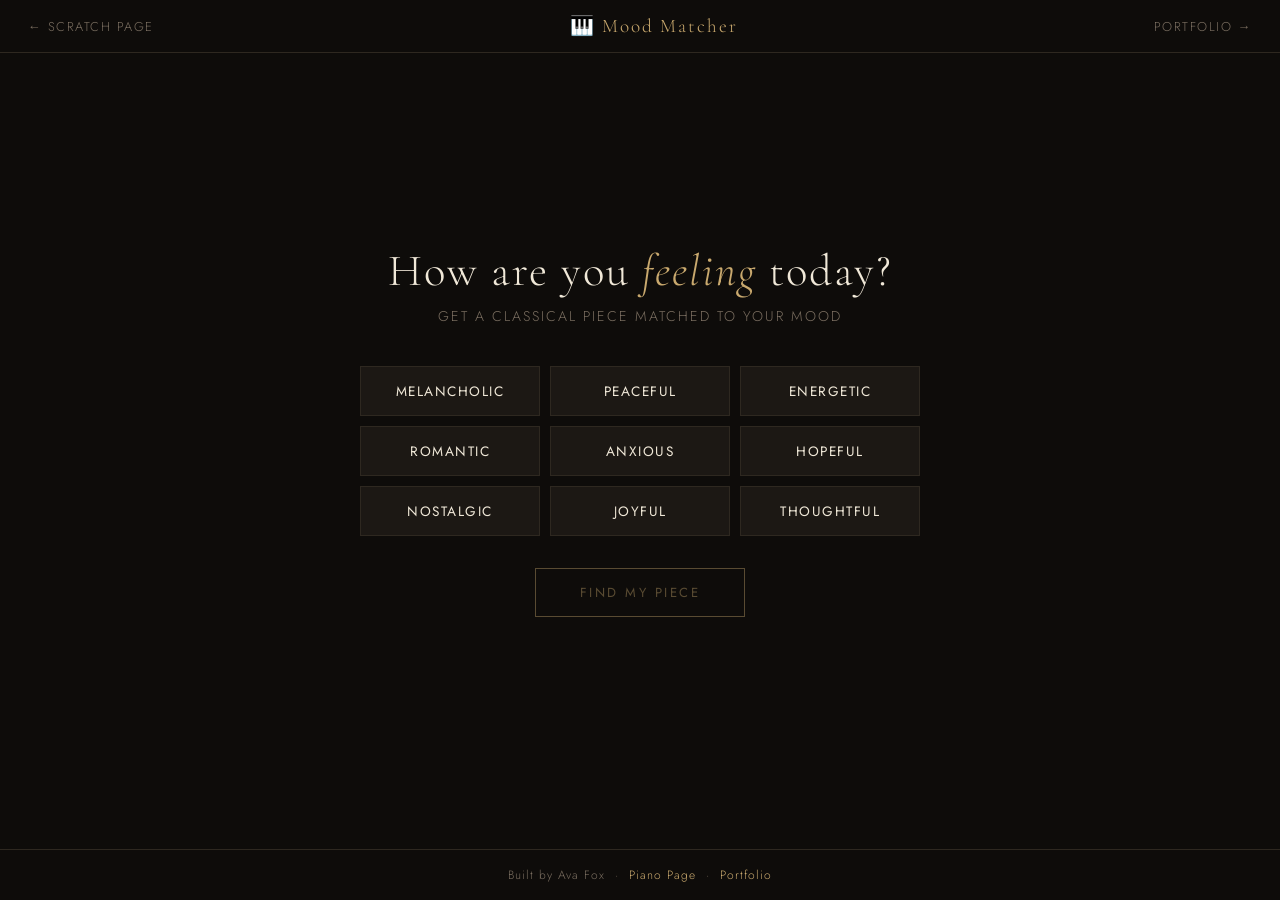
==== app.html @ a12f5f1c "Add files via upload" ====
<!DOCTYPE html>
<html lang="en">
<head>
  <meta charset="UTF-8"/>
  <meta name="viewport" content="width=device-width, initial-scale=1.0"/>
  <title>Classical Mood Matcher</title>
  <link href="https://fonts.googleapis.com/css2?family=Cormorant+Garamond:ital,wght@0,300;0,500;1,300&family=Jost:wght@300;400&display=swap" rel="stylesheet"/>
  <style>
    :root {
      --bg: #0e0c0a;
      --surface: #1c1814;
      --gold: #c9a96e;
      --cream: #f0e8d8;
      --muted: #7a6e60;
      --border: #2e2820;
    }
    * { box-sizing: border-box; margin: 0; padding: 0; }

    body {
      background: var(--bg);
      color: var(--cream);
      font-family: 'Jost', sans-serif;
      font-weight: 300;
      min-height: 100vh;
      display: flex;
      flex-direction: column;
    }

    /* NAV */
    nav {
      padding: 14px 28px;
      border-bottom: 1px solid var(--border);
      display: flex;
      justify-content: space-between;
      align-items: center;
    }
    nav a {
      color: var(--muted);
      text-decoration: none;
      font-size: 0.8rem;
      letter-spacing: 1.5px;
      text-transform: uppercase;
      transition: color 0.2s;
    }
    nav a:hover { color: var(--gold); }
    nav .brand {
      font-family: 'Cormorant Garamond', serif;
      font-size: 1.2rem;
      color: var(--gold);
      letter-spacing: 2px;
    }

    /* MAIN */
    main {
      flex: 1;
      display: flex;
      flex-direction: column;
      align-items: center;
      justify-content: center;
      padding: 40px 20px;
    }

    .tagline {
      font-family: 'Cormorant Garamond', serif;
      font-size: 2.8rem;
      font-weight: 300;
      text-align: center;
      letter-spacing: 2px;
      line-height: 1.2;
      margin-bottom: 0.5rem;
    }
    .tagline em { color: var(--gold); font-style: italic; }

    .sub {
      color: var(--muted);
      font-size: 0.88rem;
      letter-spacing: 2px;
      text-transform: uppercase;
      text-align: center;
      margin-bottom: 2.5rem;
    }

    /* MOOD BUTTONS */
    .mood-grid {
      display: grid;
      grid-template-columns: repeat(3, 1fr);
      gap: 10px;
      width: 100%;
      max-width: 560px;
      margin-bottom: 2rem;
    }
    .mood-btn {
      background: var(--surface);
      border: 1px solid var(--border);
      color: var(--cream);
      padding: 14px 10px;
      font-family: 'Jost', sans-serif;
      font-size: 0.85rem;
      letter-spacing: 1.5px;
      text-transform: uppercase;
      cursor: pointer;
      transition: all 0.25s;
    }
    .mood-btn:hover, .mood-btn.active {
      background: var(--gold);
      color: var(--bg);
      border-color: var(--gold);
    }

    /* SUBMIT */
    #ask-btn {
      background: transparent;
      border: 1px solid var(--gold);
      color: var(--gold);
      padding: 14px 44px;
      font-family: 'Jost', sans-serif;
      font-size: 0.82rem;
      letter-spacing: 2.5px;
      text-transform: uppercase;
      cursor: pointer;
      transition: all 0.3s;
      margin-bottom: 2.5rem;
    }
    #ask-btn:hover:not(:disabled) {
      background: var(--gold);
      color: var(--bg);
    }
    #ask-btn:disabled { opacity: 0.4; cursor: not-allowed; }

    /* RESULT */
    #result-box {
      width: 100%;
      max-width: 620px;
      background: var(--surface);
      border: 1px solid var(--border);
      padding: 2rem 2.4rem;
      display: none;
      animation: fadeIn 0.6s ease;
    }
    #result-box.show { display: block; }
    @keyframes fadeIn { from { opacity: 0; transform: translateY(10px); } to { opacity: 1; transform: none; } }

    #result-box .piece-name {
      font-family: 'Cormorant Garamond', serif;
      font-size: 1.7rem;
      color: var(--gold);
      margin-bottom: 0.3rem;
    }
    #result-box .composer {
      font-size: 0.78rem;
      letter-spacing: 2px;
      text-transform: uppercase;
      color: var(--muted);
      margin-bottom: 1rem;
    }
    #result-box .description {
      font-size: 0.97rem;
      line-height: 1.8;
      color: #ccc;
      border-left: 2px solid var(--gold);
      padding-left: 1rem;
    }

    /* LOADER */
    #loader {
      display: none;
      text-align: center;
      padding: 1.5rem;
    }
    #loader.show { display: block; }
    .dots span {
      display: inline-block;
      width: 8px; height: 8px;
      background: var(--gold);
      border-radius: 50%;
      margin: 0 4px;
      animation: bounce 1.2s infinite;
    }
    .dots span:nth-child(2) { animation-delay: 0.2s; }
    .dots span:nth-child(3) { animation-delay: 0.4s; }
    @keyframes bounce {
      0%, 80%, 100% { transform: translateY(0); opacity: 0.5; }
      40% { transform: translateY(-10px); opacity: 1; }
    }

    #error-msg {
      color: #e07070;
      font-size: 0.85rem;
      text-align: center;
      margin-top: 1rem;
      display: none;
    }

    /* AGAIN */
    #again-btn {
      background: transparent;
      border: none;
      color: var(--muted);
      font-size: 0.78rem;
      letter-spacing: 2px;
      text-transform: uppercase;
      cursor: pointer;
      margin-top: 1.5rem;
      display: none;
      transition: color 0.2s;
    }
    #again-btn:hover { color: var(--gold); }
    #again-btn.show { display: block; }

    footer {
      text-align: center;
      padding: 1rem;
      font-size: 0.75rem;
      color: var(--muted);
      letter-spacing: 1px;
      border-top: 1px solid var(--border);
    }
    footer a { color: var(--gold); text-decoration: none; }
  </style>
</head>
<body>

  <nav>
    <a href="scratch.html">← Scratch Page</a>
    <span class="brand">🎹 Mood Matcher</span>
    <a href="index.html">Portfolio →</a>
  </nav>

  <main>
    <h1 class="tagline">How are you <em>feeling</em> today?</h1>
    <p class="sub">Get a classical piece matched to your mood</p>

    <div class="mood-grid" id="mood-grid">
      <button class="mood-btn" data-mood="melancholic">Melancholic</button>
      <button class="mood-btn" data-mood="peaceful">Peaceful</button>
      <button class="mood-btn" data-mood="energetic">Energetic</button>
      <button class="mood-btn" data-mood="romantic">Romantic</button>
      <button class="mood-btn" data-mood="anxious">Anxious</button>
      <button class="mood-btn" data-mood="hopeful">Hopeful</button>
      <button class="mood-btn" data-mood="nostalgic">Nostalgic</button>
      <button class="mood-btn" data-mood="joyful">Joyful</button>
      <button class="mood-btn" data-mood="contemplative">Thoughtful</button>
    </div>

    <button id="ask-btn" disabled>Find My Piece</button>

    <div id="loader">
      <div class="dots"><span></span><span></span><span></span></div>
    </div>

    <div id="result-box">
      <div class="piece-name" id="piece-name"></div>
      <div class="composer" id="composer"></div>
      <div class="description" id="description"></div>
    </div>

    <p id="error-msg">Something went wrong. Please try again.</p>
    <button id="again-btn">Try Another Mood ↺</button>
  </main>

  <footer>
    Built by Ava Fox &nbsp;·&nbsp; <a href="scratch.html">Piano Page</a> &nbsp;·&nbsp; <a href="index.html">Portfolio</a>
  </footer>

  <script>
    let selectedMood = null;

    // Mood selection
    document.querySelectorAll('.mood-btn').forEach(btn => {
      btn.addEventListener('click', () => {
        document.querySelectorAll('.mood-btn').forEach(b => b.classList.remove('active'));
        btn.classList.add('active');
        selectedMood = btn.dataset.mood;
        document.getElementById('ask-btn').disabled = false;
      });
    });

    // Get recommendation
    document.getElementById('ask-btn').addEventListener('click', async () => {
      if (!selectedMood) return;

      // UI states
      document.getElementById('loader').classList.add('show');
      document.getElementById('result-box').classList.remove('show');
      document.getElementById('error-msg').style.display = 'none';
      document.getElementById('again-btn').classList.remove('show');
      document.getElementById('ask-btn').disabled = true;

      const prompt = `You are a classical music expert. The user is feeling "${selectedMood}" right now.

Recommend ONE perfect classical piano piece for this mood.

Respond ONLY with valid JSON in this exact format (no markdown, no extra text):
{
  "piece": "Full piece name including opus/key if applicable",
  "composer": "Composer full name (years)",
  "description": "2-3 sentences explaining why this piece matches the mood and what makes it special. Be poetic and personal."
}`;

      try {
        const response = await fetch("https://api.anthropic.com/v1/messages", {
          method: "POST",
          headers: { "Content-Type": "application/json" },
          body: JSON.stringify({
            model: "claude-sonnet-4-20250514",
            max_tokens: 1000,
            messages: [{ role: "user", content: prompt }]
          })
        });

        const data = await response.json();
        const raw = data.content.map(i => i.text || '').join('');
        const clean = raw.replace(/```json|```/g, '').trim();
        const parsed = JSON.parse(clean);

        document.getElementById('piece-name').textContent = parsed.piece;
        document.getElementById('composer').textContent = parsed.composer;
        document.getElementById('description').textContent = parsed.description;

        document.getElementById('loader').classList.remove('show');
        document.getElementById('result-box').classList.add('show');
        document.getElementById('again-btn').classList.add('show');

      } catch (err) {
        console.error(err);
        document.getElementById('loader').classList.remove('show');
        document.getElementById('error-msg').style.display = 'block';
        document.getElementById('ask-btn').disabled = false;
      }
    });

    // Reset
    document.getElementById('again-btn').addEventListener('click', () => {
      document.querySelectorAll('.mood-btn').forEach(b => b.classList.remove('active'));
      selectedMood = null;
      document.getElementById('ask-btn').disabled = true;
      document.getElementById('result-box').classList.remove('show');
      document.getElementById('again-btn').classList.remove('show');
      document.getElementById('error-msg').style.display = 'none';
    });
  </script>

</body>
</html>
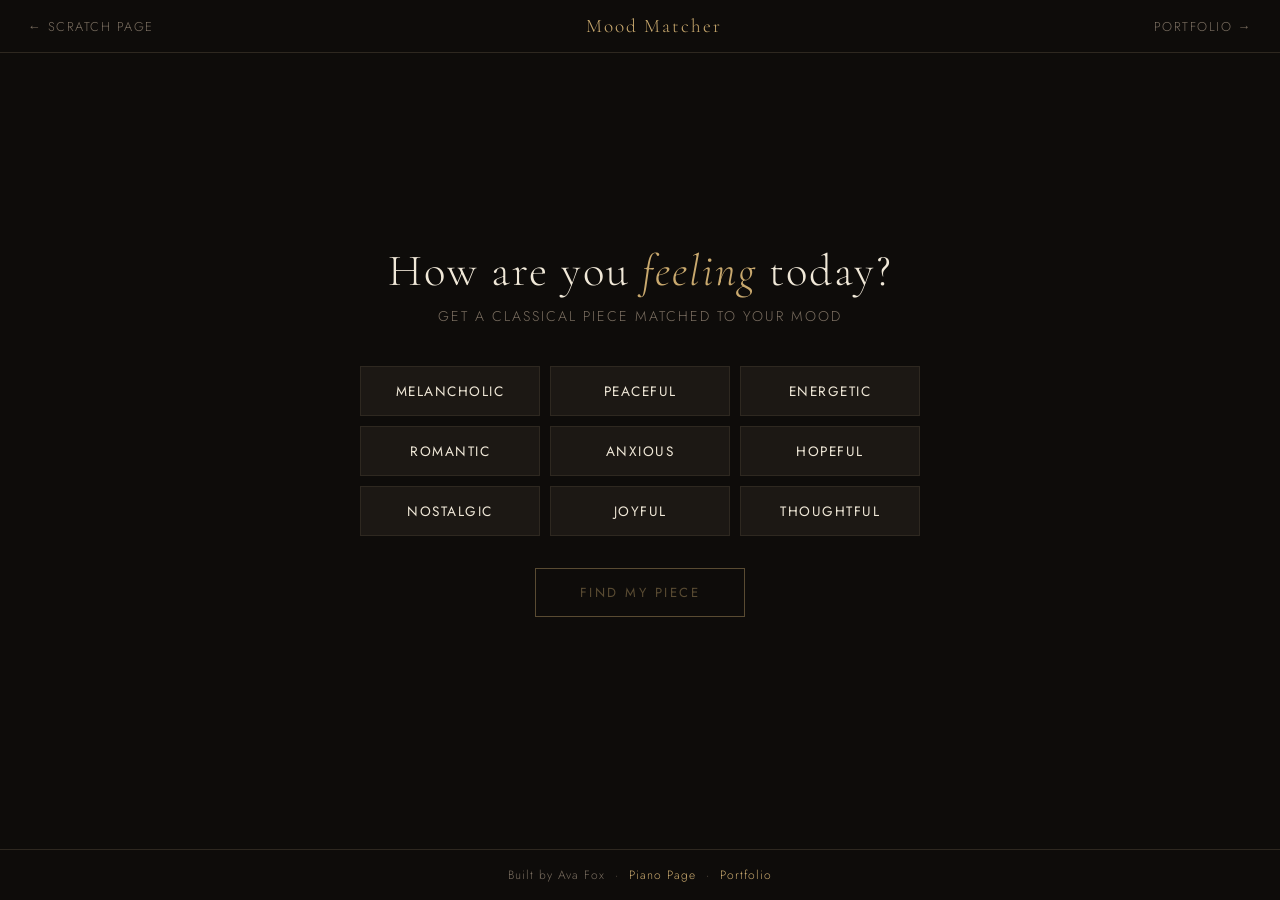
==== commit 559a4282: "Update app.html" ====
--- a/app.html
+++ b/app.html
@@ -222,7 +222,7 @@
 
   <nav>
     <a href="scratch.html">← Scratch Page</a>
-    <span class="brand">🎹 Mood Matcher</span>
+    <span class="brand"> Mood Matcher</span>
     <a href="index.html">Portfolio →</a>
   </nav>
 
